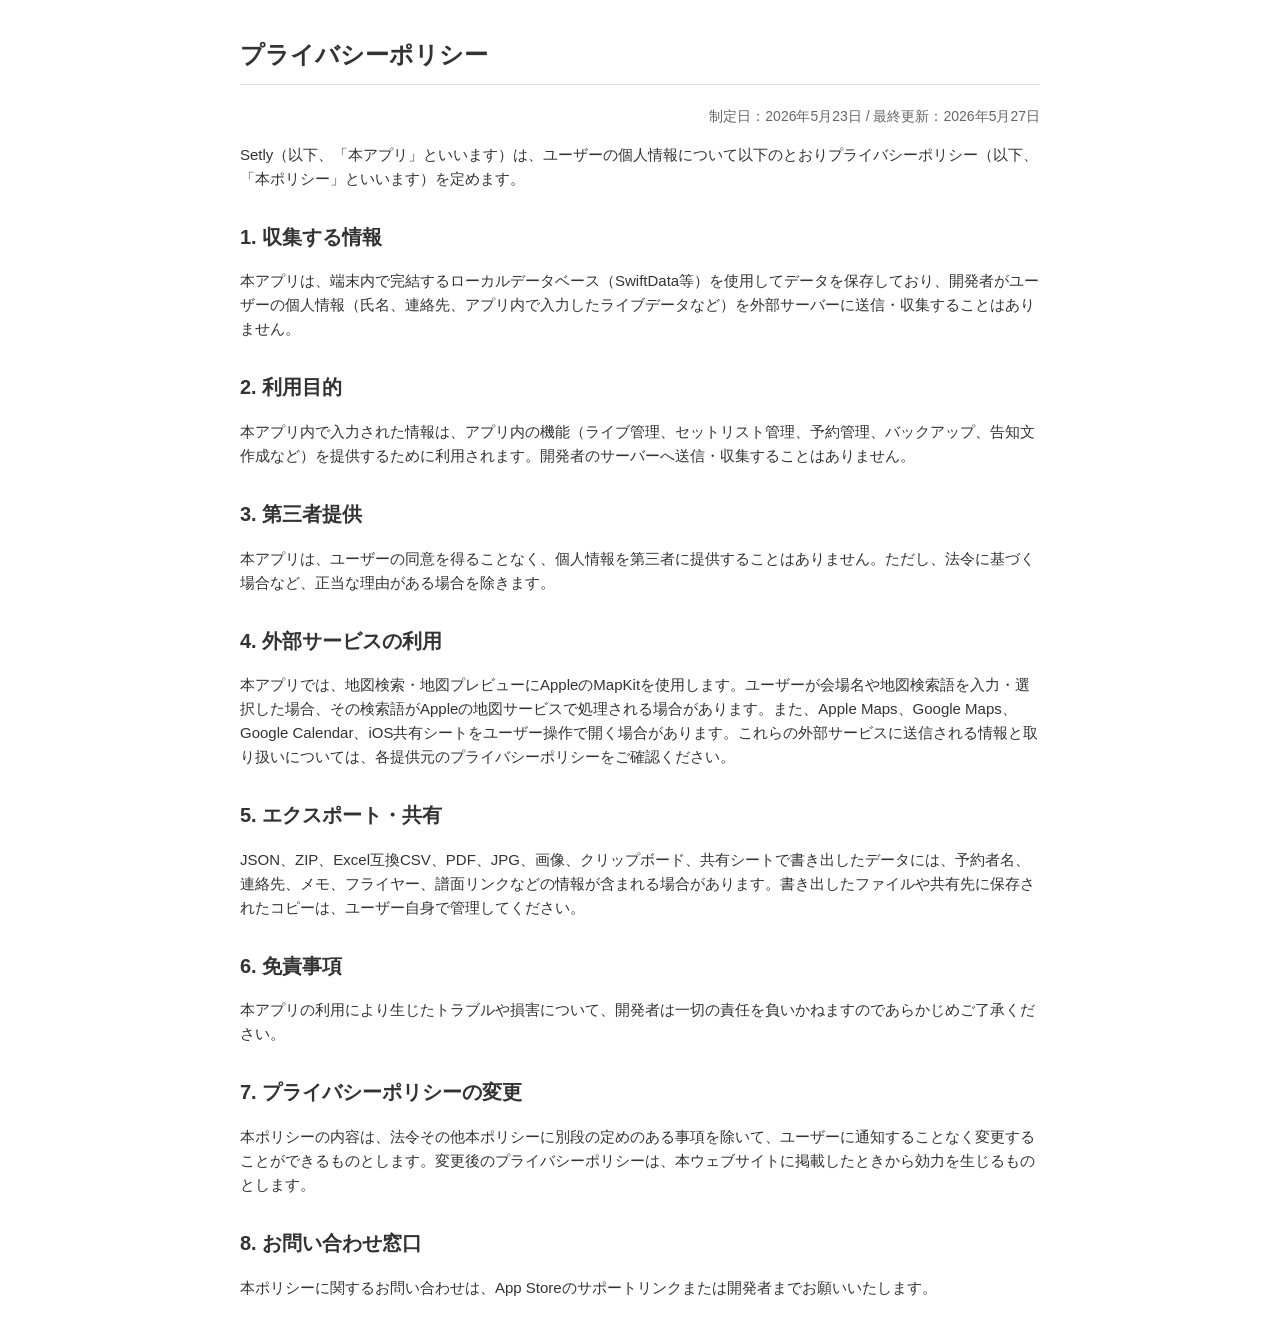
==== privacy.html @ c31273ae "Add files via upload" ====
<!DOCTYPE html>
<html lang="ja">
<head>
    <meta charset="UTF-8">
    <meta name="viewport" content="width=device-width, initial-scale=1.0">
    <title>プライバシーポリシー - Setly</title>
    <style>
        body { font-family: -apple-system, BlinkMacSystemFont, "Segoe UI", Roboto, Helvetica, Arial, sans-serif; line-height: 1.6; max-width: 800px; margin: 0 auto; padding: 20px; color: #333; }
        h1 { font-size: 24px; border-bottom: 1px solid #ddd; padding-bottom: 10px; margin-bottom: 20px; }
        h2 { font-size: 20px; margin-top: 30px; }
        p, li { font-size: 15px; }
        .date { color: #666; font-size: 14px; text-align: right; }
    </style>
</head>
<body>
    <h1>プライバシーポリシー</h1>
    <p class="date">制定日：2026年5月23日 / 最終更新：2026年5月27日</p>
    
    <p>Setly（以下、「本アプリ」といいます）は、ユーザーの個人情報について以下のとおりプライバシーポリシー（以下、「本ポリシー」といいます）を定めます。</p>

    <h2>1. 収集する情報</h2>
    <p>本アプリは、端末内で完結するローカルデータベース（SwiftData等）を使用してデータを保存しており、開発者がユーザーの個人情報（氏名、連絡先、アプリ内で入力したライブデータなど）を外部サーバーに送信・収集することはありません。</p>

    <h2>2. 利用目的</h2>
    <p>本アプリ内で入力された情報は、アプリ内の機能（ライブ管理、セットリスト管理、予約管理、バックアップ、告知文作成など）を提供するために利用されます。開発者のサーバーへ送信・収集することはありません。</p>

    <h2>3. 第三者提供</h2>
    <p>本アプリは、ユーザーの同意を得ることなく、個人情報を第三者に提供することはありません。ただし、法令に基づく場合など、正当な理由がある場合を除きます。</p>

    <h2>4. 外部サービスの利用</h2>
    <p>本アプリでは、地図検索・地図プレビューにAppleのMapKitを使用します。ユーザーが会場名や地図検索語を入力・選択した場合、その検索語がAppleの地図サービスで処理される場合があります。また、Apple Maps、Google Maps、Google Calendar、iOS共有シートをユーザー操作で開く場合があります。これらの外部サービスに送信される情報と取り扱いについては、各提供元のプライバシーポリシーをご確認ください。</p>

    <h2>5. エクスポート・共有</h2>
    <p>JSON、ZIP、Excel互換CSV、PDF、JPG、画像、クリップボード、共有シートで書き出したデータには、予約者名、連絡先、メモ、フライヤー、譜面リンクなどの情報が含まれる場合があります。書き出したファイルや共有先に保存されたコピーは、ユーザー自身で管理してください。</p>

    <h2>6. 免責事項</h2>
    <p>本アプリの利用により生じたトラブルや損害について、開発者は一切の責任を負いかねますのであらかじめご了承ください。</p>

    <h2>7. プライバシーポリシーの変更</h2>
    <p>本ポリシーの内容は、法令その他本ポリシーに別段の定めのある事項を除いて、ユーザーに通知することなく変更することができるものとします。変更後のプライバシーポリシーは、本ウェブサイトに掲載したときから効力を生じるものとします。</p>

    <h2>8. お問い合わせ窓口</h2>
    <p>本ポリシーに関するお問い合わせは、App Storeのサポートリンクまたは開発者までお願いいたします。</p>
</body>
</html>
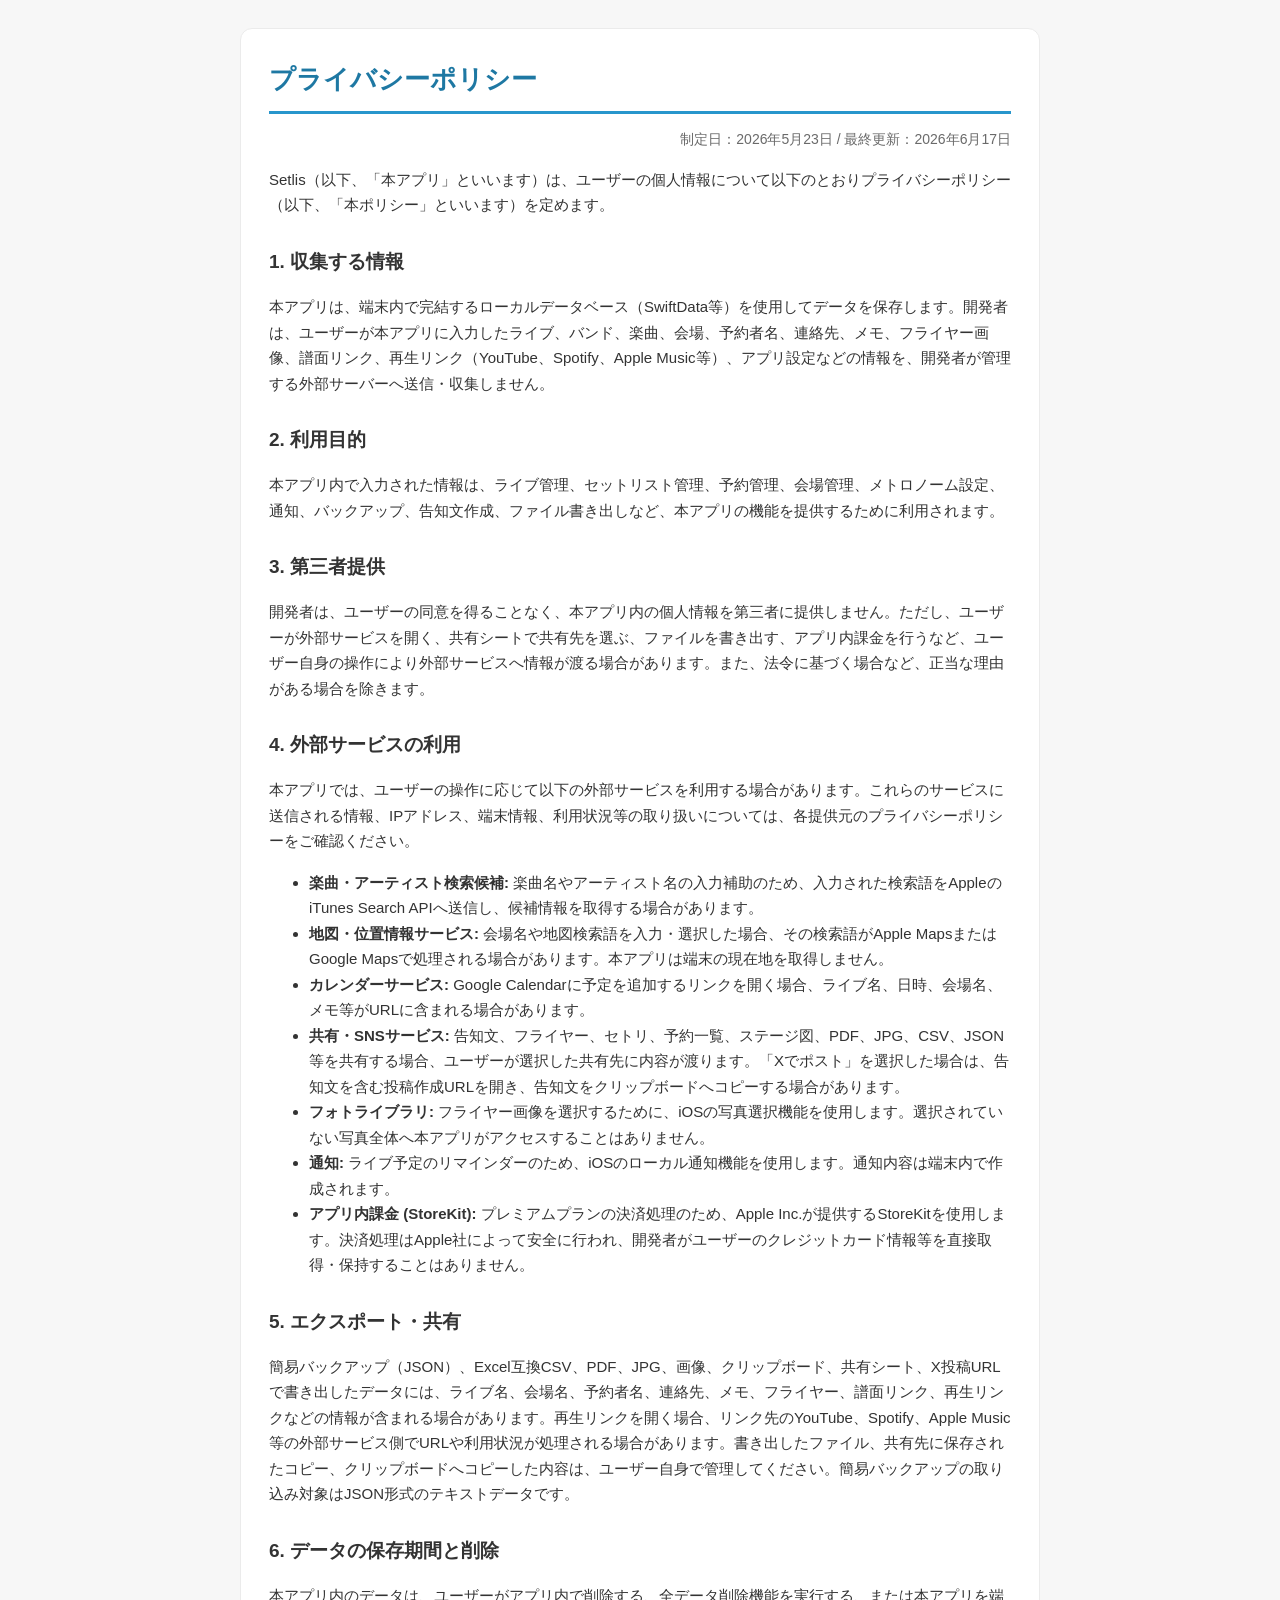
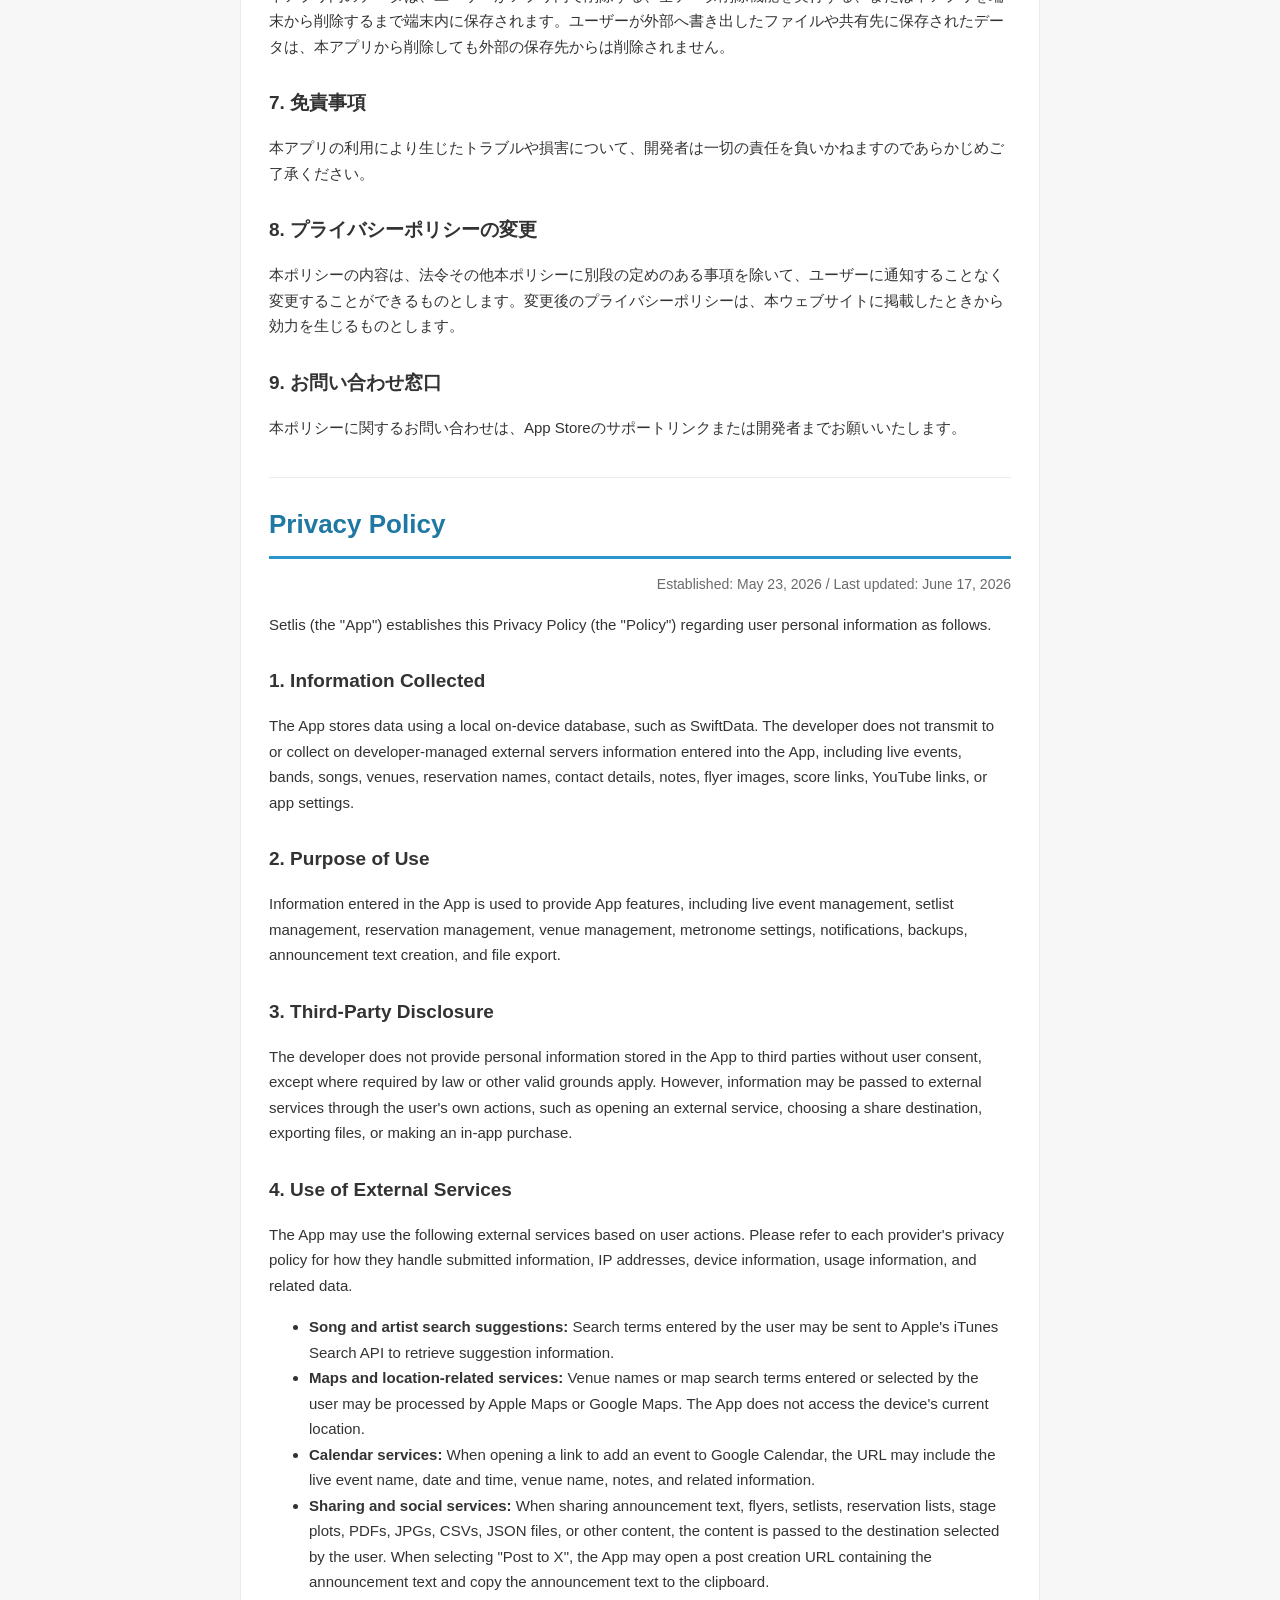
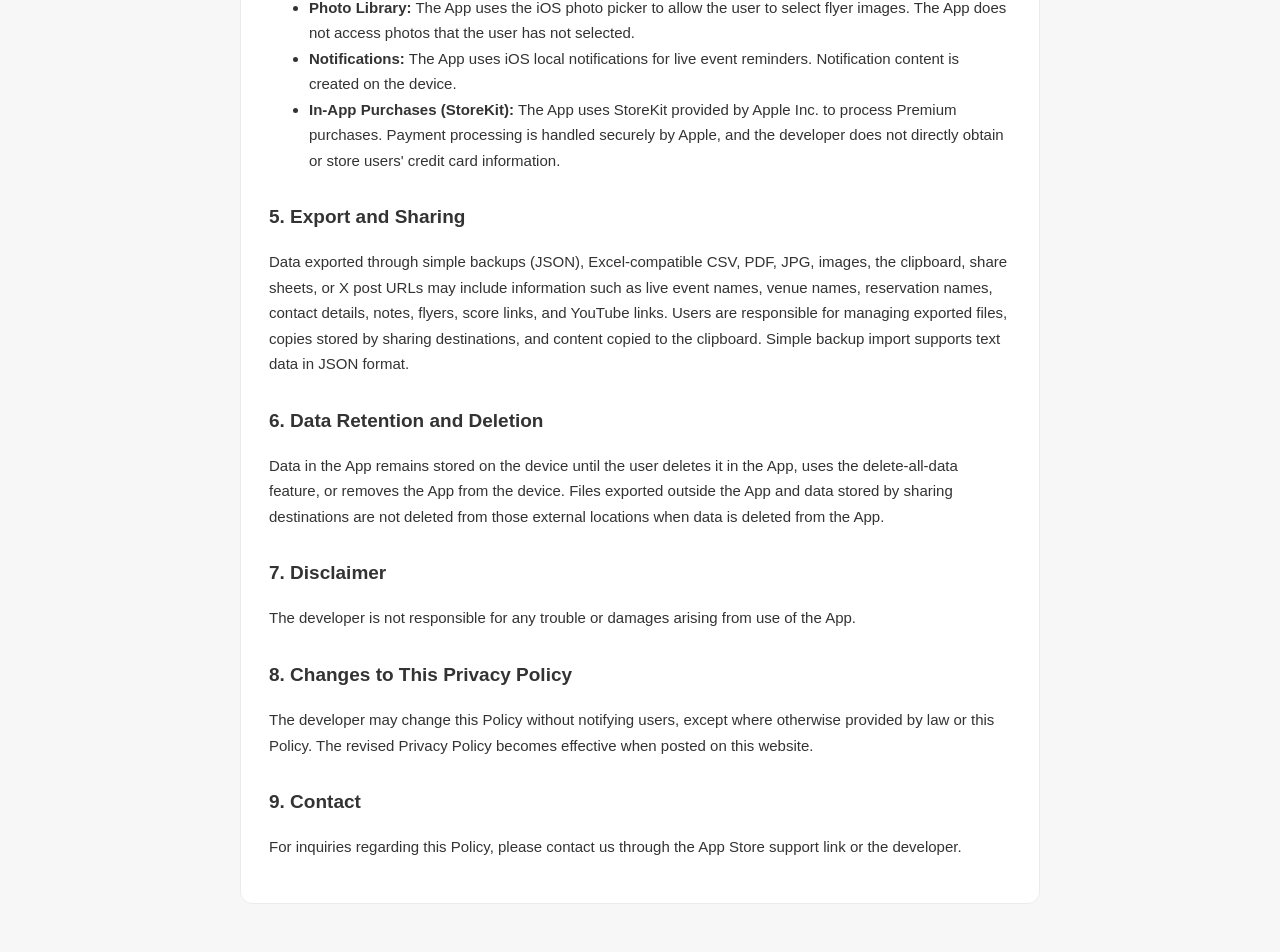
==== commit df4a5d35: "Add files via upload" ====
--- a/privacy.html
+++ b/privacy.html
@@ -3,43 +3,134 @@
 <head>
     <meta charset="UTF-8">
     <meta name="viewport" content="width=device-width, initial-scale=1.0">
-    <title>プライバシーポリシー - Setly</title>
+    <title>プライバシーポリシー - Setlis</title>
     <style>
-        body { font-family: -apple-system, BlinkMacSystemFont, "Segoe UI", Roboto, Helvetica, Arial, sans-serif; line-height: 1.6; max-width: 800px; margin: 0 auto; padding: 20px; color: #333; }
-        h1 { font-size: 24px; border-bottom: 1px solid #ddd; padding-bottom: 10px; margin-bottom: 20px; }
-        h2 { font-size: 20px; margin-top: 30px; }
+        :root {
+            --primary: #2896cc;
+            --primary-strong: #1e78a3;
+            --canvas: #f7f7f7;
+            --surface: #ffffff;
+            --ink: #333333;
+            --muted: #6a6a6a;
+            --line: #ebebeb;
+        }
+        * { box-sizing: border-box; }
+        body {
+            max-width: 840px;
+            margin: 0 auto;
+            padding: 28px 20px 48px;
+            background: var(--canvas);
+            color: var(--ink);
+            font-family: -apple-system, BlinkMacSystemFont, "Segoe UI", Roboto, Helvetica, Arial, sans-serif;
+            line-height: 1.7;
+        }
+        main {
+            border: 1px solid var(--line);
+            border-radius: 12px;
+            background: var(--surface);
+            padding: 28px;
+        }
+        h1 {
+            margin: 0 0 14px;
+            padding-bottom: 10px;
+            border-bottom: 3px solid var(--primary);
+            color: var(--primary-strong);
+            font-size: 26px;
+        }
+        h2 { font-size: 19px; margin-top: 28px; }
         p, li { font-size: 15px; }
-        .date { color: #666; font-size: 14px; text-align: right; }
+        .date { color: var(--muted); font-size: 14px; text-align: right; }
+        .language-divider {
+            margin: 36px 0 24px;
+            border: 0;
+            border-top: 1px solid var(--line);
+        }
     </style>
 </head>
 <body>
+<main>
     <h1>プライバシーポリシー</h1>
-    <p class="date">制定日：2026年5月23日 / 最終更新：2026年5月27日</p>
+    <p class="date">制定日：2026年5月23日 / 最終更新：2026年6月17日</p>
     
-    <p>Setly（以下、「本アプリ」といいます）は、ユーザーの個人情報について以下のとおりプライバシーポリシー（以下、「本ポリシー」といいます）を定めます。</p>
+    <p>Setlis（以下、「本アプリ」といいます）は、ユーザーの個人情報について以下のとおりプライバシーポリシー（以下、「本ポリシー」といいます）を定めます。</p>
 
     <h2>1. 収集する情報</h2>
-    <p>本アプリは、端末内で完結するローカルデータベース（SwiftData等）を使用してデータを保存しており、開発者がユーザーの個人情報（氏名、連絡先、アプリ内で入力したライブデータなど）を外部サーバーに送信・収集することはありません。</p>
+    <p>本アプリは、端末内で完結するローカルデータベース（SwiftData等）を使用してデータを保存します。開発者は、ユーザーが本アプリに入力したライブ、バンド、楽曲、会場、予約者名、連絡先、メモ、フライヤー画像、譜面リンク、再生リンク（YouTube、Spotify、Apple Music等）、アプリ設定などの情報を、開発者が管理する外部サーバーへ送信・収集しません。</p>
 
     <h2>2. 利用目的</h2>
-    <p>本アプリ内で入力された情報は、アプリ内の機能（ライブ管理、セットリスト管理、予約管理、バックアップ、告知文作成など）を提供するために利用されます。開発者のサーバーへ送信・収集することはありません。</p>
+    <p>本アプリ内で入力された情報は、ライブ管理、セットリスト管理、予約管理、会場管理、メトロノーム設定、通知、バックアップ、告知文作成、ファイル書き出しなど、本アプリの機能を提供するために利用されます。</p>
 
     <h2>3. 第三者提供</h2>
-    <p>本アプリは、ユーザーの同意を得ることなく、個人情報を第三者に提供することはありません。ただし、法令に基づく場合など、正当な理由がある場合を除きます。</p>
+    <p>開発者は、ユーザーの同意を得ることなく、本アプリ内の個人情報を第三者に提供しません。ただし、ユーザーが外部サービスを開く、共有シートで共有先を選ぶ、ファイルを書き出す、アプリ内課金を行うなど、ユーザー自身の操作により外部サービスへ情報が渡る場合があります。また、法令に基づく場合など、正当な理由がある場合を除きます。</p>
 
     <h2>4. 外部サービスの利用</h2>
-    <p>本アプリでは、地図検索・地図プレビューにAppleのMapKitを使用します。ユーザーが会場名や地図検索語を入力・選択した場合、その検索語がAppleの地図サービスで処理される場合があります。また、Apple Maps、Google Maps、Google Calendar、iOS共有シートをユーザー操作で開く場合があります。これらの外部サービスに送信される情報と取り扱いについては、各提供元のプライバシーポリシーをご確認ください。</p>
+    <p>本アプリでは、ユーザーの操作に応じて以下の外部サービスを利用する場合があります。これらのサービスに送信される情報、IPアドレス、端末情報、利用状況等の取り扱いについては、各提供元のプライバシーポリシーをご確認ください。</p>
+    <ul>
+        <li><strong>楽曲・アーティスト検索候補:</strong> 楽曲名やアーティスト名の入力補助のため、入力された検索語をAppleのiTunes Search APIへ送信し、候補情報を取得する場合があります。</li>
+        <li><strong>地図・位置情報サービス:</strong> 会場名や地図検索語を入力・選択した場合、その検索語がApple MapsまたはGoogle Mapsで処理される場合があります。本アプリは端末の現在地を取得しません。</li>
+        <li><strong>カレンダーサービス:</strong> Google Calendarに予定を追加するリンクを開く場合、ライブ名、日時、会場名、メモ等がURLに含まれる場合があります。</li>
+        <li><strong>共有・SNSサービス:</strong> 告知文、フライヤー、セトリ、予約一覧、ステージ図、PDF、JPG、CSV、JSON等を共有する場合、ユーザーが選択した共有先に内容が渡ります。「Xでポスト」を選択した場合は、告知文を含む投稿作成URLを開き、告知文をクリップボードへコピーする場合があります。</li>
+        <li><strong>フォトライブラリ:</strong> フライヤー画像を選択するために、iOSの写真選択機能を使用します。選択されていない写真全体へ本アプリがアクセスすることはありません。</li>
+        <li><strong>通知:</strong> ライブ予定のリマインダーのため、iOSのローカル通知機能を使用します。通知内容は端末内で作成されます。</li>
+        <li><strong>アプリ内課金 (StoreKit):</strong> プレミアムプランの決済処理のため、Apple Inc.が提供するStoreKitを使用します。決済処理はApple社によって安全に行われ、開発者がユーザーのクレジットカード情報等を直接取得・保持することはありません。</li>
+    </ul>
+    <h2>5. エクスポート・共有</h2>
+    <p>簡易バックアップ（JSON）、Excel互換CSV、PDF、JPG、画像、クリップボード、共有シート、X投稿URLで書き出したデータには、ライブ名、会場名、予約者名、連絡先、メモ、フライヤー、譜面リンク、再生リンクなどの情報が含まれる場合があります。再生リンクを開く場合、リンク先のYouTube、Spotify、Apple Music等の外部サービス側でURLや利用状況が処理される場合があります。書き出したファイル、共有先に保存されたコピー、クリップボードへコピーした内容は、ユーザー自身で管理してください。簡易バックアップの取り込み対象はJSON形式のテキストデータです。</p>
 
-    <h2>5. エクスポート・共有</h2>
-    <p>JSON、ZIP、Excel互換CSV、PDF、JPG、画像、クリップボード、共有シートで書き出したデータには、予約者名、連絡先、メモ、フライヤー、譜面リンクなどの情報が含まれる場合があります。書き出したファイルや共有先に保存されたコピーは、ユーザー自身で管理してください。</p>
+    <h2>6. データの保存期間と削除</h2>
+    <p>本アプリ内のデータは、ユーザーがアプリ内で削除する、全データ削除機能を実行する、または本アプリを端末から削除するまで端末内に保存されます。ユーザーが外部へ書き出したファイルや共有先に保存されたデータは、本アプリから削除しても外部の保存先からは削除されません。</p>
 
-    <h2>6. 免責事項</h2>
+    <h2>7. 免責事項</h2>
     <p>本アプリの利用により生じたトラブルや損害について、開発者は一切の責任を負いかねますのであらかじめご了承ください。</p>
 
-    <h2>7. プライバシーポリシーの変更</h2>
+    <h2>8. プライバシーポリシーの変更</h2>
     <p>本ポリシーの内容は、法令その他本ポリシーに別段の定めのある事項を除いて、ユーザーに通知することなく変更することができるものとします。変更後のプライバシーポリシーは、本ウェブサイトに掲載したときから効力を生じるものとします。</p>
 
-    <h2>8. お問い合わせ窓口</h2>
+    <h2>9. お問い合わせ窓口</h2>
     <p>本ポリシーに関するお問い合わせは、App Storeのサポートリンクまたは開発者までお願いいたします。</p>
+
+    <hr class="language-divider">
+
+    <h1>Privacy Policy</h1>
+    <p class="date">Established: May 23, 2026 / Last updated: June 17, 2026</p>
+
+    <p>Setlis (the "App") establishes this Privacy Policy (the "Policy") regarding user personal information as follows.</p>
+
+    <h2>1. Information Collected</h2>
+    <p>The App stores data using a local on-device database, such as SwiftData. The developer does not transmit to or collect on developer-managed external servers information entered into the App, including live events, bands, songs, venues, reservation names, contact details, notes, flyer images, score links, YouTube links, or app settings.</p>
+
+    <h2>2. Purpose of Use</h2>
+    <p>Information entered in the App is used to provide App features, including live event management, setlist management, reservation management, venue management, metronome settings, notifications, backups, announcement text creation, and file export.</p>
+
+    <h2>3. Third-Party Disclosure</h2>
+    <p>The developer does not provide personal information stored in the App to third parties without user consent, except where required by law or other valid grounds apply. However, information may be passed to external services through the user's own actions, such as opening an external service, choosing a share destination, exporting files, or making an in-app purchase.</p>
+
+    <h2>4. Use of External Services</h2>
+    <p>The App may use the following external services based on user actions. Please refer to each provider's privacy policy for how they handle submitted information, IP addresses, device information, usage information, and related data.</p>
+    <ul>
+        <li><strong>Song and artist search suggestions:</strong> Search terms entered by the user may be sent to Apple's iTunes Search API to retrieve suggestion information.</li>
+        <li><strong>Maps and location-related services:</strong> Venue names or map search terms entered or selected by the user may be processed by Apple Maps or Google Maps. The App does not access the device's current location.</li>
+        <li><strong>Calendar services:</strong> When opening a link to add an event to Google Calendar, the URL may include the live event name, date and time, venue name, notes, and related information.</li>
+        <li><strong>Sharing and social services:</strong> When sharing announcement text, flyers, setlists, reservation lists, stage plots, PDFs, JPGs, CSVs, JSON files, or other content, the content is passed to the destination selected by the user. When selecting "Post to X", the App may open a post creation URL containing the announcement text and copy the announcement text to the clipboard.</li>
+        <li><strong>Photo Library:</strong> The App uses the iOS photo picker to allow the user to select flyer images. The App does not access photos that the user has not selected.</li>
+        <li><strong>Notifications:</strong> The App uses iOS local notifications for live event reminders. Notification content is created on the device.</li>
+        <li><strong>In-App Purchases (StoreKit):</strong> The App uses StoreKit provided by Apple Inc. to process Premium purchases. Payment processing is handled securely by Apple, and the developer does not directly obtain or store users' credit card information.</li>
+    </ul>
+
+    <h2>5. Export and Sharing</h2>
+    <p>Data exported through simple backups (JSON), Excel-compatible CSV, PDF, JPG, images, the clipboard, share sheets, or X post URLs may include information such as live event names, venue names, reservation names, contact details, notes, flyers, score links, and YouTube links. Users are responsible for managing exported files, copies stored by sharing destinations, and content copied to the clipboard. Simple backup import supports text data in JSON format.</p>
+
+    <h2>6. Data Retention and Deletion</h2>
+    <p>Data in the App remains stored on the device until the user deletes it in the App, uses the delete-all-data feature, or removes the App from the device. Files exported outside the App and data stored by sharing destinations are not deleted from those external locations when data is deleted from the App.</p>
+
+    <h2>7. Disclaimer</h2>
+    <p>The developer is not responsible for any trouble or damages arising from use of the App.</p>
+
+    <h2>8. Changes to This Privacy Policy</h2>
+    <p>The developer may change this Policy without notifying users, except where otherwise provided by law or this Policy. The revised Privacy Policy becomes effective when posted on this website.</p>
+
+    <h2>9. Contact</h2>
+    <p>For inquiries regarding this Policy, please contact us through the App Store support link or the developer.</p>
+</main>
 </body>
 </html>
